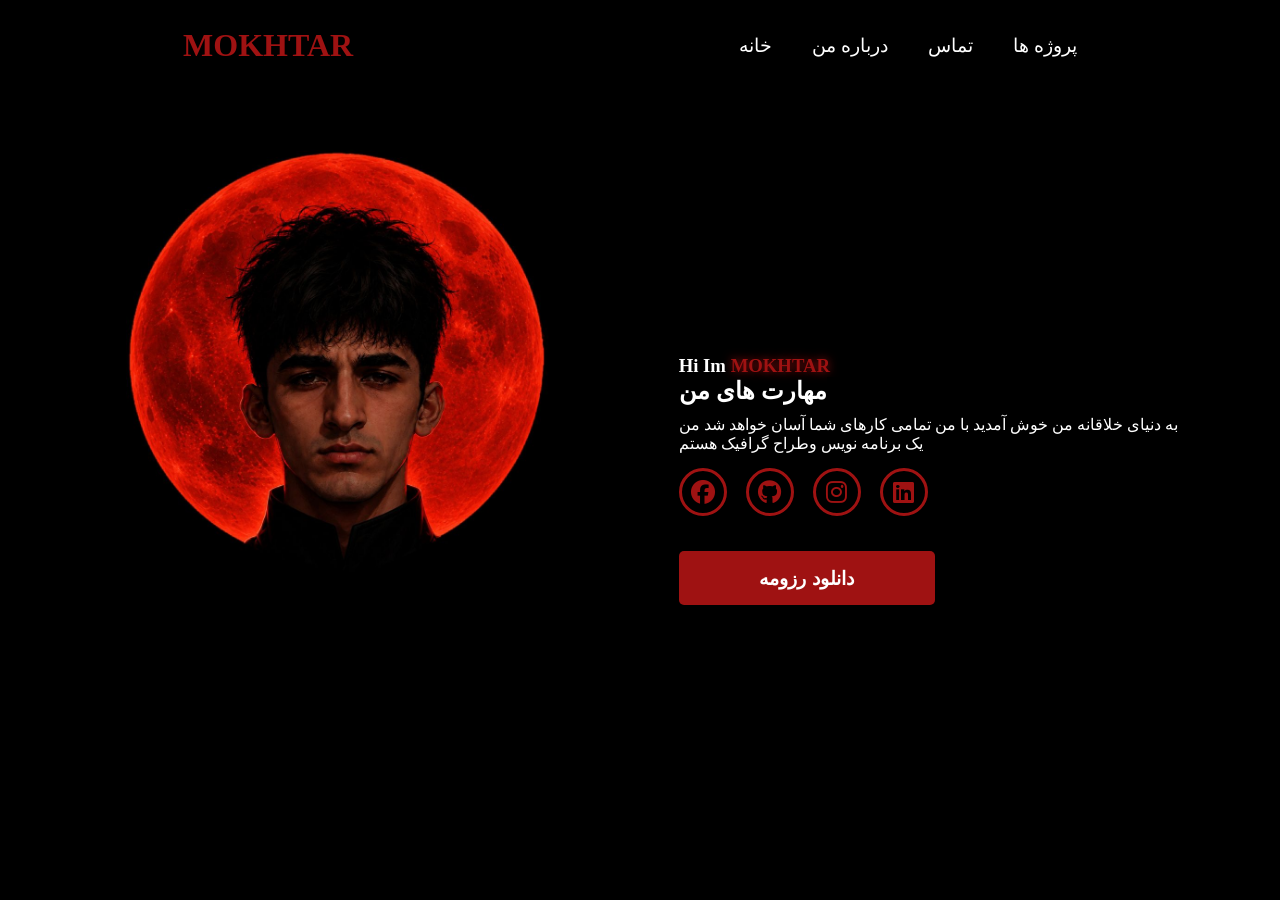
==== index.html @ 1543e213 "Add files via upload" ====
<!DOCTYPE html>
<html lang="en">
    <head>
        <meta charset="UTF-8">
        <meta name="viewport" content="width=devaice-width,initial-scale=1.0">
        <title>my website</title>
        <link rel="stylesheet"href="https://cdnjs.cloudflare.com/ajax/libs/font-awesome/6.5.2/css/all.min.css">
        <link rel="stylesheet" href="https://unpkg.com/aos@next/dist/aos.css" />
        <link rel="stylesheet" href="style.css">
    </head>
    <body>
        <nav>
            <nav class="nav-container">
            <div class="logo"data-aos="zoom in"data-aos-duration="1500">
                <span>MOKHTAR</span>
            </div>
            <div class="links">
                <div class="link"data-aos="fade-up"data-aos-duration="1500" data-aos-delay="100"><a href="">خانه</a></div>
                <div class="link"data-aos="fade-up"data-aos-duration="1500" data-aos-delay="200"><a href="">درباره من </a></div>
                <div class="link"data-aos="fade-up"data-aos-duration="1500" data-aos-delay="300"><a href="">تماس </a></div>
                <div class="link"data-aos="fade-up"data-aos-duration="1500" data-aos-delay="400"><a href="">پروژه ها</a></div>
            </div>
        </div>
            <i class="fa-solid fa-bars hamburg"onclick="hamburg()"></i>
            <div class="dropdown">
                <a href="">خانه</a>
                <a href="">درباره من</a>
                <a href="">تماس</a>
                <a href="">پروژه ها</a>
                <i class="fa-solid fa-xmark cancel"onclick="cancel()"></i>
            </div>
        </nav>
        <section>
            <div class="main-container">
            <div class="image"data-aos="zoom-in-right"data-aos-duration="3000">
                <img src="mokhtar.jpg" alt="">
            </div>
            <div class="content">
                <h1>Hi Im <span>MOKHTAR</span></h1>
                <h2 class="typing-text">مهارت های من <span></span></h2>
                <p>به دنیای خلاقانه من خوش آمدید با من تمامی کارهای شما آسان خواهد شد من یک برنامه نویس وطراح گرافیک هستم</p>
                <div class="social-links">
                    <a href=""data-aos="zoom-out"data-aos-duration="1500" data-aos-delay="1200"><i class="fa-brands fa-facebook"></i></a>
                    <a href=""data-aos="zoom-out"data-aos-duration="1500" data-aos-delay="1300"><i class="fa-brands fa-github"></i></a>
                    <a href=""data-aos="zoom-out"data-aos-duration="1500" data-aos-delay="1400"><i class="fa-brands fa-instagram"></i></a>
                    <a href=""data-aos="zoom-out"data-aos-duration="1500" data-aos-delay="1500"><i class="fa-brands fa-linkedin"></i></a>
                </div>
                <button>دانلود رزومه</button>

            </div>
            </div>
        </section>
        <script src="https://unpkg.com/aos@next/dist/aos.js"></script>
        <script>
          AOS.init({offset:0});
        </script>
        <script>
            function hamburg(){
                const navbar =document.querySelector(".dropdown")
                navbar.style.transform ="translateY(0px)"
            }
            function cancel(){
                const navbar =document.querySelector(".dropdown")
                navbar.style.transform ="translateY(-400px)"
            }
        </script>
    </body>
</html>
---- style.css ----
@import url('https://fonts.googleapis.com/css2?family=poppins:wght@100;200;300;400;500;600&display=swap');

*{
    padding: 0;
    margin: 0;
    font-family: 'poppins' sans-serif;
    box-sizing: border-box;
}

body{
    width: 100%;
    height: 100vh;
    overflow: hidden;
    background-color: black;
}

nav{
    width: 100%;
    height: 10vh;
    position: sticky;
}

.nav-container{
    width: 100%;
    height: 100%;
    display: flex;
    justify-content: space-around;
    align-items: center;
}

.nav-container .logo span{
    font-size: 2rem;
    font-weight: bold;
    color:rgb(159,18,18)
}

.hamburg,
.cancel{
    cursor: pointer;
    position: absolute;
    right: 15px;
    color: white;
    font-size: clamp(2.5rem, 02.5rem + 5vw, 3rem);
    display: none;
}

.nav-container .links{
    display: flex;
}

.nav-container .links a{
    font-size: 1.2rem;
    color: white;
    margin: 0 20px;
    text-decoration: none;
    font-weight: 550;
    transition: 0.3s linear;
}

.nav-container .links a:hover{
    color: rgb(159,18,18);
    border-bottom: 2px solid rgb(159,18,18);
}

.dropdown{
    z-index: 10;
    position: absolute;
    top: 0;
    transform: translateY(-400px);
    width: 100%;
    height: auto;
    backdrop-filter: blur(5px) brightness(40%);
    box-shadow: 0 0 20px black;
    transition: 0.2s linear;
}

.dropdown a{
    display: flex;
    color: white;
    text-decoration: none;
    padding: 10px;
    justify-content: center;
    align-items: center;
    transition: 0.3s linear;
}

.dropdown a:hover{
    background-color: rgb(159,18,18);
}

section{
    width: 100%;
    height: 90vh;
}

.main-container{
    width: 100%;
    height: 100%;
    display: flex;
    justify-content: space-evenly;
    align-items: center;
}

.main-container .image{
    width: 500px;
    height: 80vh;
    overflow: hidden;
}

.main-container .image img{
    width: 100%;
}

.main-container .image img:hover{
    animation: animate 1.5s ease-in-out infinite;
}

@keyframes animate{
0%{
    scale: 1;
}
50%{
    scale: 1.05;
}
100%{
    scale: 1;
}
}

.main-container .content{
    color: white;
    width: 40%;
    min-height: 100px;
}

.content h1{
    font-size: 1rem, 1rem + 5vw, 1.8rem;
}

.content h1 span{
    font-weight: 700;
    text-shadow: 0 0 10px rgb(159,18,18);
    color: rgb(159,18,18);
}

.typing-text{
    font-size: clapm(1rem,1rem + 5vw, 2.5rem);
    font-weight: 700;
    position: relative;
}

.typing-text span::before{
    content: "";
    color: rgb(159,18,18);
    animation: words 20s infinite;
}

.typing-text span::after{
    content: "";
    background-color: black;
    position: absolute;
    width: calc(100% + 8px);
    height: 100%;
    border-left: 1px solid #000;
    right: -8;
    animation: cursor 0.5s infinite;
}

@keyframes cursor{
    to{
        border-left: 3px solid white;
    }
}

@keyframes words {
    0%, 20%{
        content: "اینفلوینسری";
    }
    21%, 40%{
        content: "ادیتوری";
    }
    41%, 60%{
        content: "برنامه نویسی";
    }
    61%, 80%{
        content: "مدرس هوش مصنوعی";
    }
    81%, 100%{
        content: "طراح گرافیک";
    }
}

.content p{
    font-size: 0.4rem, 0.2rem + 9vw, 1rem;
    margin: 10px 0;
}

.social-links i{
    display: inline-flex;
    justify-content: center;
    align-items: center;
    width: 3rem;
    height: 3rem;
    background-color: transparent;
    border: 0.2rem solid rgb(159,18,18);
    border-radius: 50%;
    color: rgb(159,18,18);
    margin: 5px 15px 5px 0;
    font-size: 1.5rem;
    transition: 0.2s linear;
}

.social-links i:hover{
    scale: 1.3;
    filter: drop-shadow(0 0 10px rgb(159, 18, 18));
    background-color: rgb(159, 18, 18);
    color: white;
}

.content button{
    width: 50%;
    height: 6vh;
    margin: 30px 0;
    background-color: rgb(159, 18, 18);
    color:white;
    border: none;
    outline: none;
    font-size: 120%;
    font-weight: 700;
    border-radius: 5px;
    transition: 0.2s linear;
}

.content button:hover{
    scale: 1.1;
    color: rgb(159, 18, 18);
    border: 2px rgb(159, 18, 18);
    background-color: transparent;
    box-shadow: 0 0 40px 5px rgb(159, 18, 18);
}

@media(max-width:884px){

    nav .logo{
        position: absolute;
        top: 16px;
        left: 1.5rem;
        font-size: 1.5rem;
    }

    .main-container{
        display: flex;
        flex-direction: column;
    }

    .nav-container .links{
        display: none;
    }

    .hamburg,
    .cancel{
        display: block;
    }

    .main-container .content{
        width: 80%;
        margin-top: -40px;
    }

    .social-links i{
        width: 2.5rem;
        height: 2.5rem;
        font-size: 1.5rem;
    }

    .typing-text{
        font-size: 2rem;
        
    }

    .main-container .image{
        z-index: -1;
        width: 50%;
        height: 60%;
    }

}

@media (max-width:440px) {
    .main-container .image{
        width: 70%;
        height: 60%;
    }

    .main-container .content{
        width: 80%;
    }


}
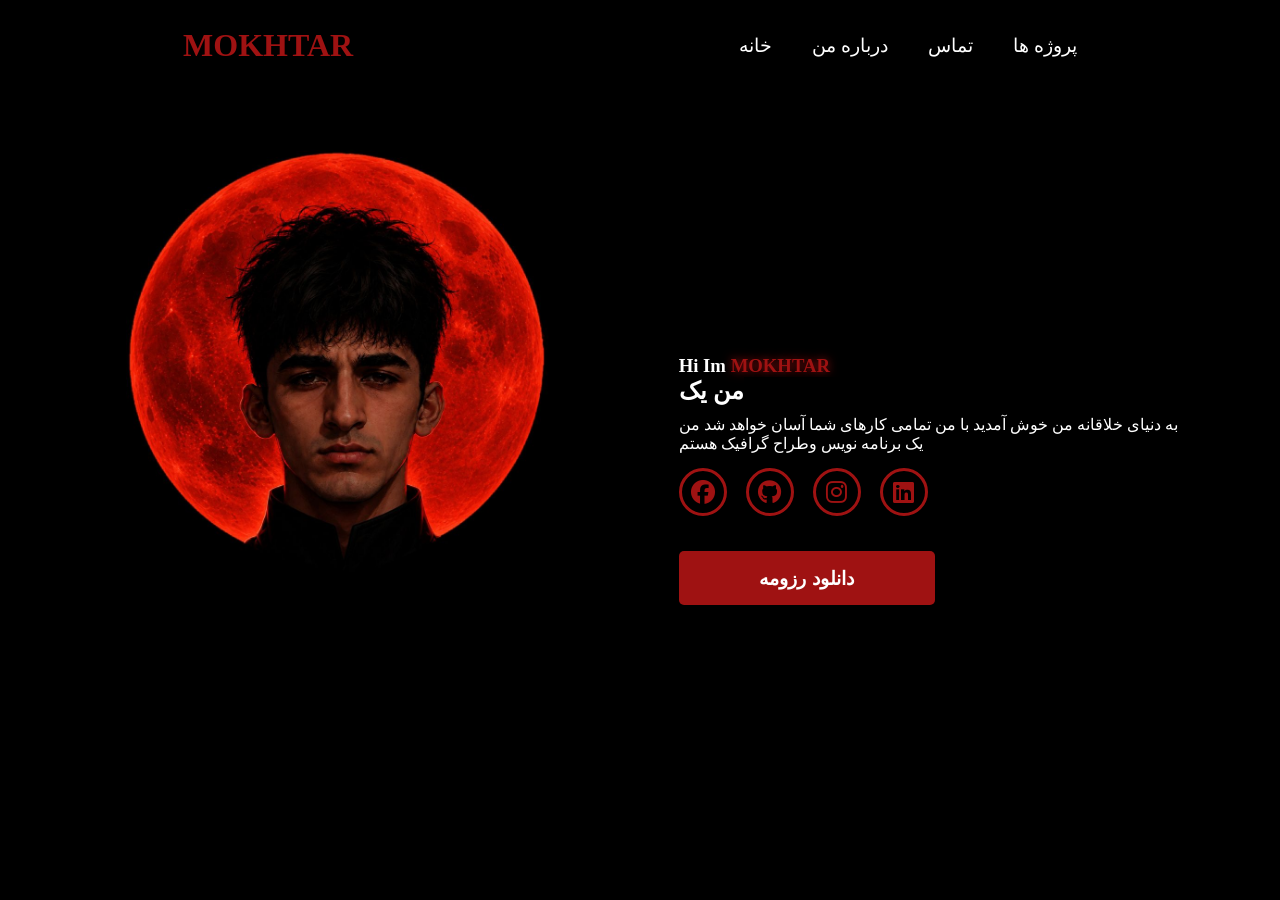
==== commit b4cd2e3d: "Add files via upload" ====
--- a/index.html
+++ b/index.html
@@ -37,7 +37,7 @@
             </div>
             <div class="content">
                 <h1>Hi Im <span>MOKHTAR</span></h1>
-                <h2 class="typing-text">مهارت های من <span></span></h2>
+                <h2 class="typing-text">من یک <span></span></h2>
                 <p>به دنیای خلاقانه من خوش آمدید با من تمامی کارهای شما آسان خواهد شد من یک برنامه نویس وطراح گرافیک هستم</p>
                 <div class="social-links">
                     <a href=""data-aos="zoom-out"data-aos-duration="1500" data-aos-delay="1200"><i class="fa-brands fa-facebook"></i></a>
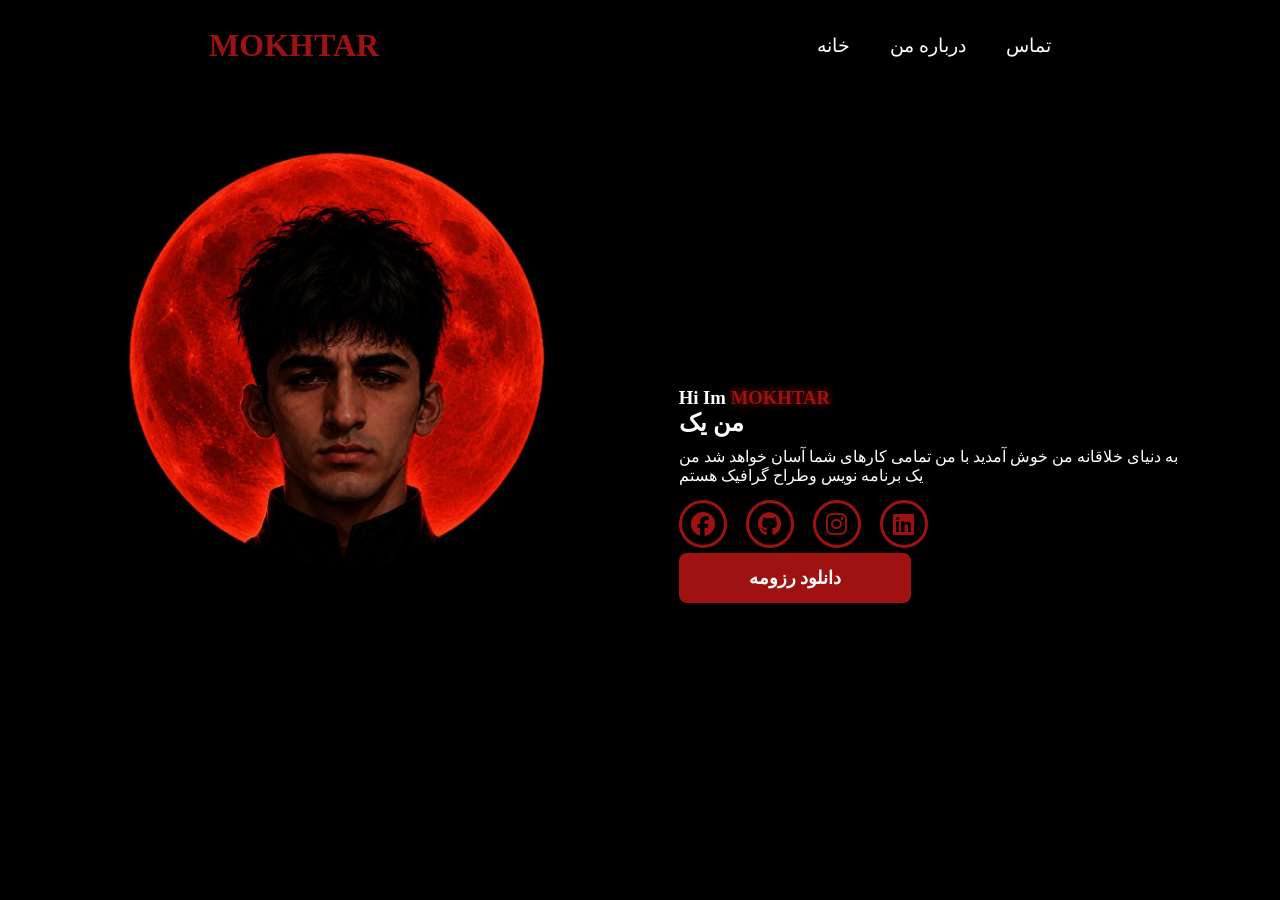
==== commit cb4c746a: "Add files via upload" ====
--- a/index.html
+++ b/index.html
@@ -2,7 +2,7 @@
 <html lang="en">
     <head>
         <meta charset="UTF-8">
-        <meta name="viewport" content="width=devaice-width,initial-scale=1.0">
+        <meta name="viewport" content="width=device-width,initial-scale=1.0">
         <title>my website</title>
         <link rel="stylesheet"href="https://cdnjs.cloudflare.com/ajax/libs/font-awesome/6.5.2/css/all.min.css">
         <link rel="stylesheet" href="https://unpkg.com/aos@next/dist/aos.css" />
@@ -16,17 +16,15 @@
             </div>
             <div class="links">
                 <div class="link"data-aos="fade-up"data-aos-duration="1500" data-aos-delay="100"><a href="">خانه</a></div>
-                <div class="link"data-aos="fade-up"data-aos-duration="1500" data-aos-delay="200"><a href="">درباره من </a></div>
-                <div class="link"data-aos="fade-up"data-aos-duration="1500" data-aos-delay="300"><a href="">تماس </a></div>
-                <div class="link"data-aos="fade-up"data-aos-duration="1500" data-aos-delay="400"><a href="">پروژه ها</a></div>
+                <div class="link"data-aos="fade-up"data-aos-duration="1500" data-aos-delay="200"><a href="abuot me.html">درباره من </a></div>
+                <div class="link"data-aos="fade-up"data-aos-duration="1500" data-aos-delay="300"><a href="contact.html">تماس </a></div>
             </div>
         </div>
             <i class="fa-solid fa-bars hamburg"onclick="hamburg()"></i>
             <div class="dropdown">
                 <a href="">خانه</a>
-                <a href="">درباره من</a>
-                <a href="">تماس</a>
-                <a href="">پروژه ها</a>
+                <a href="abuot me.html">درباره من</a>
+                <a href="contact.html">تماس</a>
                 <i class="fa-solid fa-xmark cancel"onclick="cancel()"></i>
             </div>
         </nav>
@@ -45,7 +43,7 @@
                     <a href=""data-aos="zoom-out"data-aos-duration="1500" data-aos-delay="1400"><i class="fa-brands fa-instagram"></i></a>
                     <a href=""data-aos="zoom-out"data-aos-duration="1500" data-aos-delay="1500"><i class="fa-brands fa-linkedin"></i></a>
                 </div>
-                <button>دانلود رزومه</button>
+                <a href="mokhi.pdf" download class="download-btn">دانلود رزومه</a>
 
             </div>
             </div>
--- a/style.css
+++ b/style.css
@@ -174,19 +174,19 @@
 
 @keyframes words {
     0%, 20%{
-        content: "اینفلوینسری";
+        content: "طراح گرافیک";
     }
     21%, 40%{
-        content: "ادیتوری";
+        content: "ادیتور";
     }
     41%, 60%{
-        content: "برنامه نویسی";
+        content: "برنامه نویس";
     }
     61%, 80%{
-        content: "مدرس هوش مصنوعی";
+        content: "گیمر";
     }
     81%, 100%{
-        content: "طراح گرافیک";
+        content: "اینفلوینسر";
     }
 }
 
@@ -275,7 +275,7 @@
 
     .typing-text{
         font-size: 2rem;
-        
+
     }
 
     .main-container .image{
@@ -297,4 +297,232 @@
     }
 
 
-}+}
+
+/* ===== Contact ===== */
+
+.contact-page {
+    width: 100%;
+    min-height: 100vh;
+
+    display: flex;
+    align-items: center;
+    justify-content: center;
+
+    background: black;
+}
+
+.contact-box{
+    width: 420px;
+    padding: 45px 35px;
+
+    text-align: center;
+
+    background: #0a0a0a;
+
+    border: 2px solid rgb(159, 18, 18);
+    border-radius: 20px;
+
+    box-shadow: 0 0 15px #ff2020
+    0 0 40px rgb(159, 18, 18);
+}
+
+.contact-box h1 {
+    font-size: 35px;
+    color: white;
+    margin-bottom: 20px;
+}
+.contact-box h1 span {
+    color: rgb(159, 18, 18);
+
+    text-shadow: 0 0 5px rgb(159, 18, 18)
+    0 0 15px rgb(159, 18, 18);
+}
+
+.contact-box p {
+    color: #ccc;
+    font-size: 16px;
+    line-height: 1.8;
+
+    margin-bottom: 25px;
+}
+
+.phone{
+    color: rgb(159, 18, 18);
+    font-size: 25px;
+    font-weight: bold;
+
+    padding: 15px;
+
+    border: 1px solid  rgb(159, 18, 18);
+    border-radius: 10px;
+
+    margin-bottom: 30px;
+
+    box-shadow: 0 0 10px rgb(255, 32, 32, 0.4);
+}
+
+.back-btn{
+    display: inline-block;
+
+    padding: 12px 28px;
+    background: rgb(159, 18, 18);
+    color: white;
+
+    text-decoration: none;
+
+    border-radius: 8px;
+
+    font-size: 16px;
+    font-weight: bold;
+
+    transition: 0.3s;
+}
+
+.back-btn :hover {
+    transform: scale(1.05);
+
+    box-shadow: 0 0 15px rgb(159, 18, 18)
+    0 0 30px rgb(159, 18, 18);
+}
+
+/* موبایل */
+
+@media (max-width:500px) {
+
+    .contact-box{
+        width: 90%;
+        padding: 35px 20px;
+    }
+
+    .contact-box h1 {
+        font-size: 30px;
+    }
+
+    .phone{
+        font-size: 21px;
+    }
+}
+
+/*===== About =====*/
+
+.about-page {
+    width: 100%;
+    min-height: 100vh;
+
+    display: flex;
+    align-items: center;
+    justify-content: center;
+
+    background: #000;
+}
+
+.about-box {
+    width: 420px;
+    padding: 45px 35px;
+
+    text-align: center;
+
+    background: #000;
+
+    border: 2px solid rgb(159, 18, 18);
+    border-radius: 20px;
+
+    box-shadow:
+        0 0 15px rgb(159, 18, 18),
+        0 0 40px rgb(159, 18, 18);
+}
+
+.about-box h1 {
+    font-size: 35px;
+    color: white;
+    margin-bottom: 20px;
+}
+
+.about-box h1 span {
+    color: rgb(159, 18, 18);
+
+    text-shadow:
+        0 0 5px rgb(159, 18, 18),
+        0 0 15px rgb(159, 18, 18);
+}
+
+.about-box p {
+    color: #ccc;
+    font-size: 16px;
+    line-height: 2;
+
+    margin-bottom: 30px;
+}
+
+.back-btn {
+    display: inline-block;
+
+    padding: 12px 28px;
+
+    background: rgb(159, 18, 18);
+    color: white;
+
+    text-decoration: none;
+
+    border-radius: 8px;
+
+    font-size: 16px;
+    font-weight: bold;
+
+    transition: 0.3s;
+}
+
+.back-btn:hover {
+    transform: scale(1.05);
+
+    box-shadow:
+        0 0 15px rgb(159, 18, 18),
+        0 0 30px rgb(159, 18, 18);
+}
+
+
+/*===== موبایل =====*/
+
+@media (max-width: 500px) {
+
+    .about-box {
+        width: 90%;
+        padding: 35px 20px;
+    }
+
+    .about-box h1 {
+        font-size: 30px;
+    }
+
+    .about-box p {
+        font-size: 15px;
+    }
+}
+
+/* دکمه دانلود رزومه */
+.download-btn {
+    display: inline-block;
+    padding: 14px 70px;
+    background: rgb(159, 18, 18);
+    color: white;
+    text-decoration: none;
+    border-radius: 8px;
+    font-size: 18px;
+    font-weight: bold;
+    transition: all 0.3s ease;
+}
+
+/* وقتی موس روی دکمه می‌رود */
+.download-btn:hover {
+    background: black;
+    color: rgb(159, 18, 18);
+
+    /* نور قرمز دور دکمه */
+    box-shadow:
+        0 0 10px rgb(159, 18, 18),
+        0 0 25px rgb(159, 18, 18),
+        0 0 50px rgb(159, 18, 18);
+
+    transform: scale(1.03);
+}
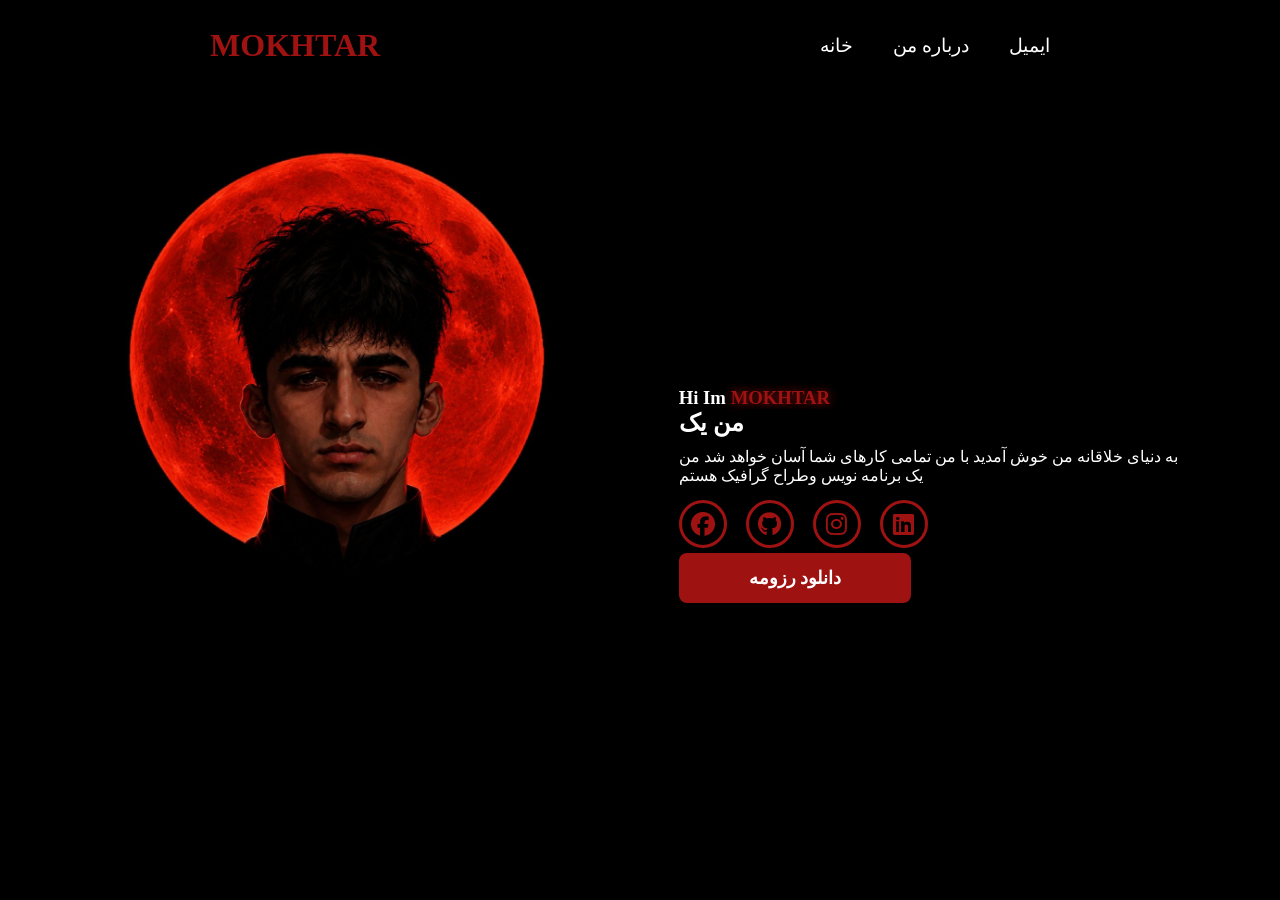
==== commit d2342499: "Add files via upload" ====
--- a/index.html
+++ b/index.html
@@ -17,14 +17,14 @@
             <div class="links">
                 <div class="link"data-aos="fade-up"data-aos-duration="1500" data-aos-delay="100"><a href="">خانه</a></div>
                 <div class="link"data-aos="fade-up"data-aos-duration="1500" data-aos-delay="200"><a href="abuot me.html">درباره من </a></div>
-                <div class="link"data-aos="fade-up"data-aos-duration="1500" data-aos-delay="300"><a href="contact.html">تماس </a></div>
+                <div class="link"data-aos="fade-up"data-aos-duration="1500" data-aos-delay="300"><a href="contact.html">ایمیل</a></div>
             </div>
         </div>
             <i class="fa-solid fa-bars hamburg"onclick="hamburg()"></i>
             <div class="dropdown">
                 <a href="">خانه</a>
                 <a href="abuot me.html">درباره من</a>
-                <a href="contact.html">تماس</a>
+                <a href="contact.html">ایمیل</a>
                 <i class="fa-solid fa-xmark cancel"onclick="cancel()"></i>
             </div>
         </nav>
--- a/style.css
+++ b/style.css
@@ -526,3 +526,18 @@
 
     transform: scale(1.03);
 }
+
+.copy-btn {
+    background: transparent;
+    border: none;
+    color: #ff2b1a;
+    font-size: 18px;
+    cursor: pointer;
+    margin-right: 8px;
+    transition: 0.3s;
+}
+
+.copy-btn:hover {
+    color: white;
+    transform: scale(1.15);
+}
